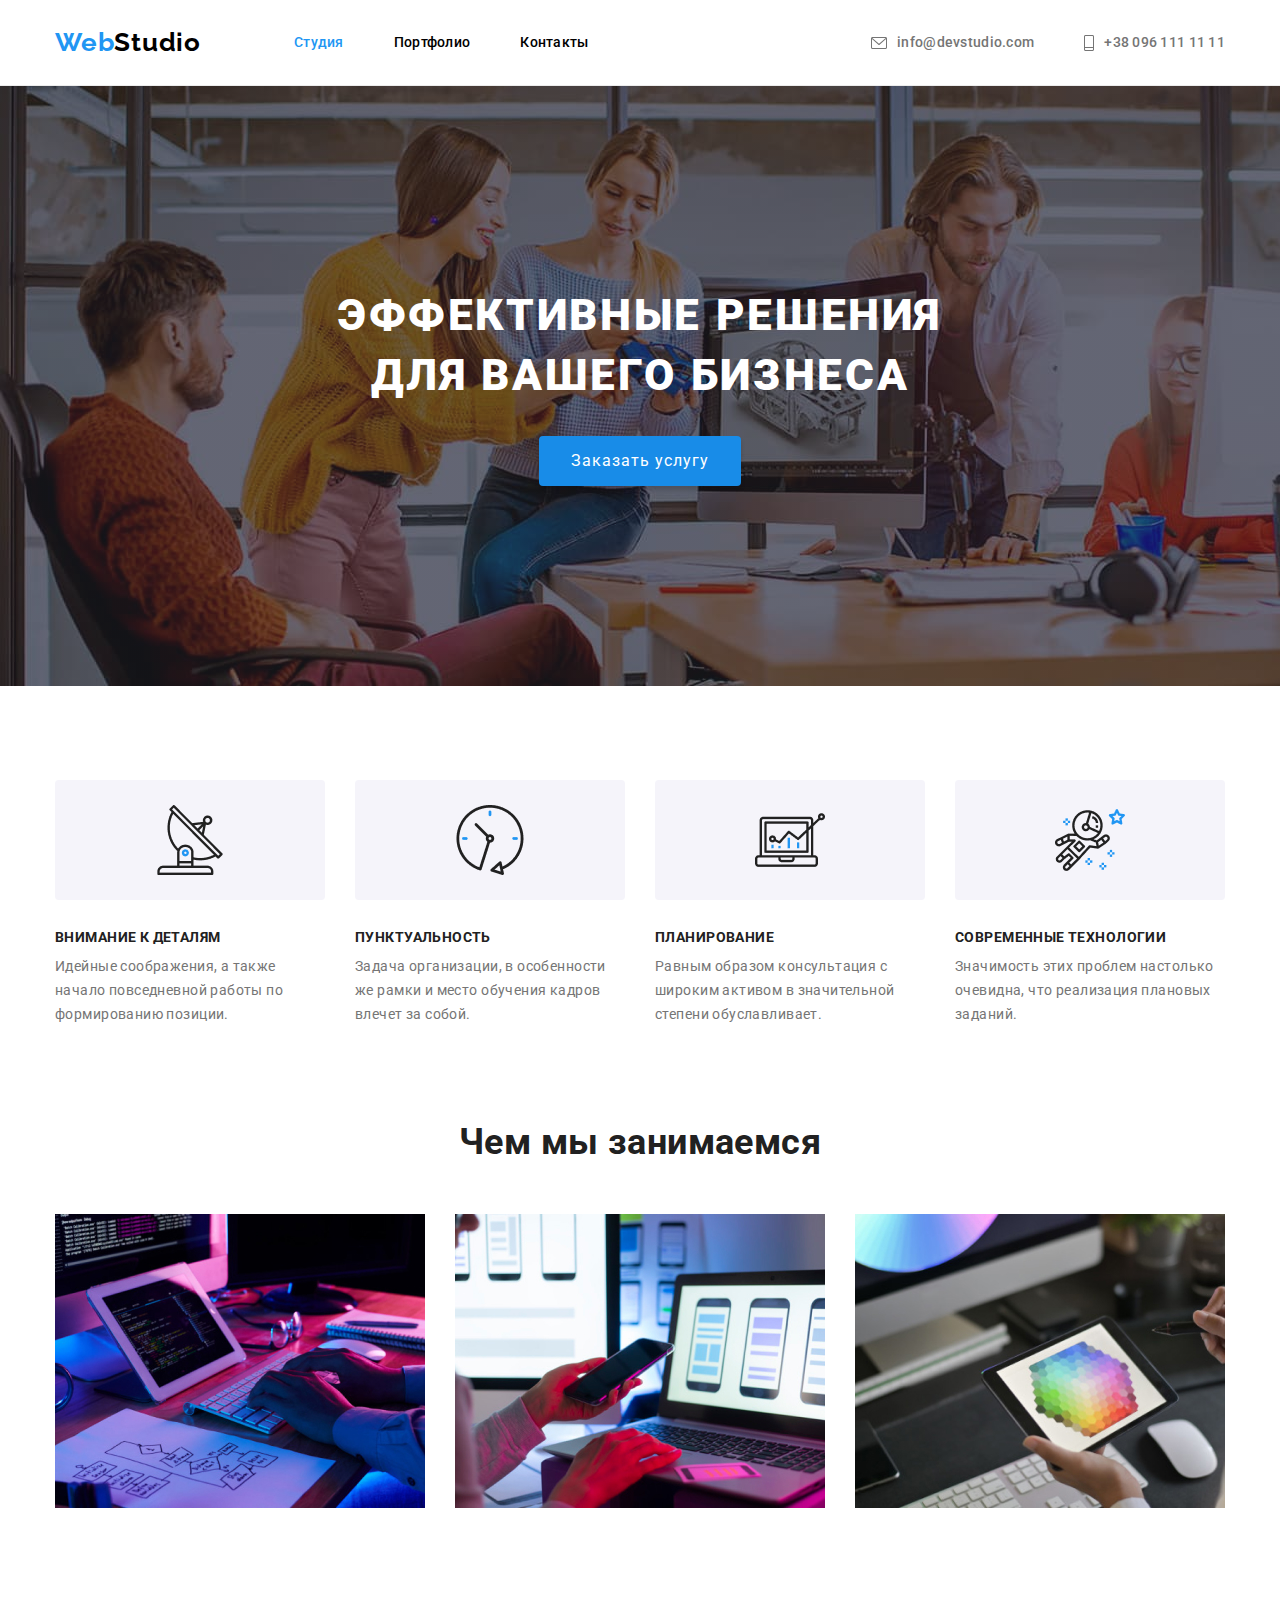
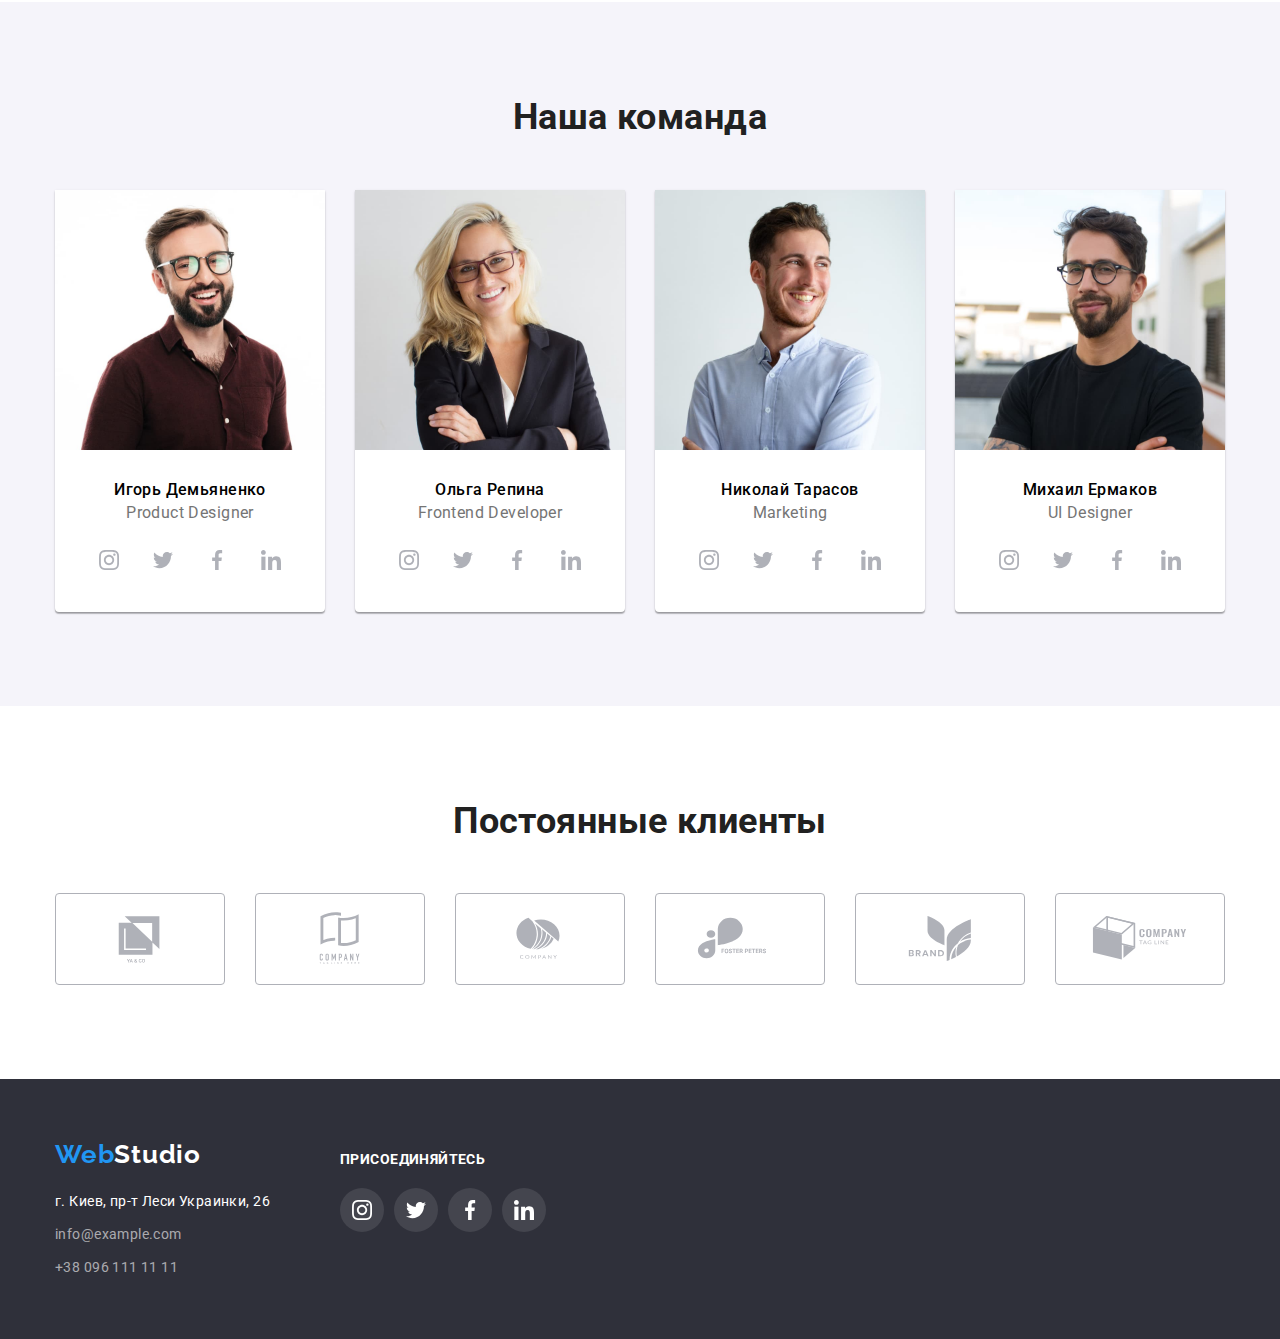
==== index.html @ 5718f46b "Initial commit" ====
<!DOCTYPE html>
<html lang="ru">
  <head>
    <meta charset="UTF-8" />
    <meta http-equiv="X-UA-Compatible" content="IE=edge" />
    <meta name="viewport" content="width=device-width, initial-scale=1.0" />
    <title>Студія</title>
    <link rel="preconnect" href="https://fonts.googleapis.com" />
    <link rel="preconnect" href="https://fonts.gstatic.com" crossorigin />
    <link
      href="https://fonts.googleapis.com/css2?family=Raleway:wght@700&family=Roboto:wght@400;500;700;900&display=swap"
      rel="stylesheet"
    />
    <link rel="stylesheet" href="./css/modern-normalize-main/modern-normalize.css" />
    <link rel="stylesheet" href="./css/styles.css" />
  </head>
  <body>
    <header class="page-header">
      <div class="container">
        <div class="nav-container">
          <nav class="header-nav">
            <a class="logo-link" href="./index.html">Web<span class="logo-studio">Studio</span></a>
            <ul class="list-nav">
              <li class="item-nav-first">
                <a class="link-header current" href="./index.html">Студия</a>
              </li>
              <li class="item-nav"><a class="link-header" href="./portfolio.html">Портфолио</a></li>
              <li class="item-nav"><a class="link-header" href="/">Контакты</a></li>
            </ul>
          </nav>
          <ul class="list-contact">
            <li class="item-contact-first">
              <a class="link-contact" href="emailto:info@devstudio.com">
                <svg class="contact-mail-icon">
                  <use href="./images/icons/icons.svg#icon-mail "></use>
                </svg>
                info@devstudio.com
              </a>
            </li>
            <li class="item-contact">
              <a class="link-contact" href="tel:+380961111111">
                <svg class="contact-phone-icon">
                  <use href="./images/icons/icons.svg#icon-phone"></use>
                </svg>
                +38 096 111 11 11</a
              >
            </li>
          </ul>
        </div>
      </div>
    </header>
    <main>
      <section class="section main-page">
        <div class="container">
          <h1 class="main-title">Эффективные решения для вашего бизнеса</h1>
          <button class="support" type="button">Заказать услугу</button>
        </div>
      </section>
      <section class="section studio-facts">
        <div class="container">
          <h2 class="visually-hidden">Наши преимущества</h2>
          <ul class="facts-list">
            <li class="facts-item icon-delivery">
              <h3 class="facts-title">Внимание к деталям</h3>
              <p class="facts-text">
                Идейные соображения, а также начало повседневной работы по формированию позиции.
              </p>
            </li>
            <li class="facts-item">
              <h3 class="facts-title">Пунктуальность</h3>
              <p class="facts-text">
                Задача организации, в особенности же рамки и место обучения кадров влечет за собой.
              </p>
            </li>
            <li class="facts-item">
              <h3 class="facts-title">Планирование</h3>
              <p class="facts-text">
                Равным образом консультация с широким активом в значительной степени обуславливает.
              </p>
            </li>
            <li class="facts-item">
              <h3 class="facts-title">Современные технологии</h3>
              <p class="facts-text">
                Значимость этих проблем настолько очевидна, что реализация плановых заданий.
              </p>
            </li>
          </ul>
        </div>
      </section>
      <section class="section presentation">
        <div class="container">
          <h2 class="section-title">Чем мы занимаемся</h2>
          <ul class="list-presentation">
            <li class="item-presentation">
              <img
                class="image img-presentation"
                src="images/comp.jpg"
                alt="computer"
                width="370"
                height="294"
              />
            </li>
            <li class="item-presentation">
              <img
                class="image img-presentation"
                src="images/phone.jpg"
                alt="phone"
                width="370"
                height="294"
              />
            </li>
            <li class="item-presentation">
              <img
                class="image img-presentation"
                src="images/paint.jpg"
                alt="sxema"
                width="370"
                height="294"
              />
            </li>
          </ul>
        </div>
      </section>
      <section class="section team">
        <div class="container">
          <h2 class="section-title">Наша команда</h2>
          <ul class="list-team">
            <li class="team-card">
              <img class="image img-team" src="images/4.jpg" alt="igor" width="270" height="260" />
              <div class="team-text">
                <h3 class="team-name">Игорь Демьяненко</h3>
                <p class="team-desc">Product Designer</p>
                <ul class="list-team-icon">
                  <li class="item-team-icon-first">
                    <a class="link-team-icon" href="">
                      <svg class="media-icon-team">
                        <use href="./images/icons/icons.svg#icon-instagram"></use>
                      </svg>
                    </a>
                  </li>
                  <li class="item-team-icon">
                    <a class="link-team-icon" href="">
                      <svg class="media-icon-team">
                        <use href="./images/icons/icons.svg#icon-twitter"></use>
                      </svg>
                    </a>
                  </li>
                  <li class="item-team-icon">
                    <a class="link-team-icon" href="">
                      <svg class="media-icon-team">
                        <use href="./images/icons/icons.svg#icon-facebook"></use>
                      </svg>
                    </a>
                  </li>
                  <li class="item-team-icon">
                    <a class="link-team-icon" href="">
                      <svg class="media-icon-team">
                        <use href="./images/icons/icons.svg#icon-linkedin"></use>
                      </svg>
                    </a>
                  </li>
                </ul>
              </div>
            </li>
            <li class="team-card">
              <img class="image img-team" src="images/5.jpg" alt="olga" width="270" height="260" />
              <div class="team-text">
                <h3 class="team-name">Ольга Репина</h3>
                <p class="team-desc">Frontend Developer</p>
                <ul class="list-team-icon">
                  <li class="item-team-icon-first">
                    <a class="link-team-icon" href="">
                      <svg class="media-icon-team">
                        <use href="./images/icons/icons.svg#icon-instagram"></use>
                      </svg>
                    </a>
                  </li>
                  <li class="item-team-icon">
                    <a class="link-team-icon" href="">
                      <svg class="media-icon-team">
                        <use href="./images/icons/icons.svg#icon-twitter"></use>
                      </svg>
                    </a>
                  </li>
                  <li class="item-team-icon">
                    <a class="link-team-icon" href="">
                      <svg class="media-icon-team">
                        <use href="./images/icons/icons.svg#icon-facebook"></use>
                      </svg>
                    </a>
                  </li>
                  <li class="item-team-icon">
                    <a class="link-team-icon" href="">
                      <svg class="media-icon-team">
                        <use href="./images/icons/icons.svg#icon-linkedin"></use>
                      </svg>
                    </a>
                  </li>
                </ul>
              </div>
            </li>
            <li class="team-card">
              <img
                class="image img-team"
                src="images/6.jpg"
                alt="nikolai"
                width="270"
                height="260"
              />
              <div class="team-text">
                <h3 class="team-name">Николай Тарасов</h3>
                <p class="team-desc">Marketing</p>
                <ul class="list-team-icon">
                  <li class="item-team-icon-first">
                    <a class="link-team-icon" href="">
                      <svg class="media-icon-team">
                        <use href="./images/icons/icons.svg#icon-instagram"></use>
                      </svg>
                    </a>
                  </li>
                  <li class="item-team-icon">
                    <a class="link-team-icon" href="">
                      <svg class="media-icon-team">
                        <use href="./images/icons/icons.svg#icon-twitter"></use>
                      </svg>
                    </a>
                  </li>
                  <li class="item-team-icon">
                    <a class="link-team-icon" href="">
                      <svg class="media-icon-team">
                        <use href="./images/icons/icons.svg#icon-facebook"></use>
                      </svg>
                    </a>
                  </li>
                  <li class="item-team-icon">
                    <a class="link-team-icon" href="">
                      <svg class="media-icon-team">
                        <use href="./images/icons/icons.svg#icon-linkedin"></use>
                      </svg>
                    </a>
                  </li>
                </ul>
              </div>
            </li>
            <li class="team-card">
              <img class="image img-team" src="images/7.jpg" alt="mike" width="270" height="260" />
              <div class="team-text">
                <h3 class="team-name">Михаил Ермаков</h3>
                <p class="team-desc">UI Designer</p>
                <ul class="list-team-icon">
                  <li class="item-team-icon-first">
                    <a class="link-team-icon" href="">
                      <svg class="media-icon-team">
                        <use href="./images/icons/icons.svg#icon-instagram"></use>
                      </svg>
                    </a>
                  </li>
                  <li class="item-team-icon">
                    <a class="link-team-icon" href="">
                      <svg class="media-icon-team">
                        <use href="./images/icons/icons.svg#icon-twitter"></use>
                      </svg>
                    </a>
                  </li>
                  <li class="item-team-icon">
                    <a class="link-team-icon" href="">
                      <svg class="media-icon-team">
                        <use href="./images/icons/icons.svg#icon-facebook"></use>
                      </svg>
                    </a>
                  </li>
                  <li class="item-team-icon">
                    <a class="link-team-icon" href="">
                      <svg class="media-icon-team">
                        <use href="./images/icons/icons.svg#icon-linkedin"></use>
                      </svg>
                    </a>
                  </li>
                </ul>
              </div>
            </li>
          </ul>
        </div>
      </section>
      <section class="section clients">
        <div class="container">
          <h2 class="section-title">Постоянные клиенты</h2>
          <ul class="list-clients">
            <li class="item-clients-first">
              <a class="link-clients" href="">
                <svg class="icon-clients">
                  <use href="./images/icons/icons.svg#icon-Logo-1"></use>
                </svg>
              </a>
            </li>
            <li class="item-clients">
              <a class="link-clients" href="">
                <svg class="icon-clients">
                  <use href="./images/icons/icons.svg#icon-Logo-2"></use>
                </svg>
              </a>
            </li>
            <li class="item-clients">
              <a class="link-clients" href="">
                <svg class="icon-clients">
                  <use href="./images/icons/icons.svg#icon-Logo-3"></use>
                </svg>
              </a>
            </li>
            <li class="item-clients">
              <a class="link-clients" href="">
                <svg class="icon-clients">
                  <use href="./images/icons/icons.svg#icon-Logo-4"></use>
                </svg>
              </a>
            </li>
            <li class="item-clients">
              <a class="link-clients" href="">
                <svg class="icon-clients">
                  <use href="./images/icons/icons.svg#icon-Logo-5"></use>
                </svg>
              </a>
            </li>
            <li class="item-clients">
              <a class="link-clients" href="">
                <svg class="icon-clients">
                  <use href="./images/icons/icons.svg#icon-Logo-6"></use>
                </svg>
              </a>
            </li>
          </ul>
        </div>
      </section>
    </main>
    <footer>
      <div class="container">
        <div class="footer-section">
          <div class="adress-footer">
            <a class="logo-link" href="./index.html"
              >Web<span class="logo-studio-footer">Studio</span></a
            >
            <address>
              <ul class="footer-list">
                <li class="footer-item">
                  <a
                    class="footer-link addreses"
                    href="https://bit.ly/3pXMvUd"
                    target="_blank"
                    rel="noopener noreferrer"
                    >г. Киев, пр-т Леси Украинки, 26</a
                  >
                </li>
                <li class="footer-item">
                  <a class="footer-link" href="mailto:info@devstudio.com">info@example.com</a>
                </li>
                <li class="footer-item-contact">
                  <a class="footer-link" href="tel:+380961111111">+38 096 111 11 11</a>
                </li>
              </ul>
            </address>
          </div>
          <div class="footer-join">
            <p class="text-join">присоединяйтесь</p>
            <ul class="list-join-icon">
              <li class="item-join-icon-first">
                <a class="link-join-icon" href="">
                  <svg class="media-icon-join">
                    <use href="./images/icons/icons.svg#icon-instagram"></use>
                  </svg>
                </a>
              </li>
              <li class="item-join-icon">
                <a class="link-join-icon" href="">
                  <svg class="media-icon-join">
                    <use href="./images/icons/icons.svg#icon-twitter"></use>
                  </svg>
                </a>
              </li>
              <li class="item-join-icon">
                <a class="link-join-icon" href="">
                  <svg class="media-icon-join">
                    <use href="./images/icons/icons.svg#icon-facebook"></use>
                  </svg>
                </a>
              </li>
              <li class="item-join-icon">
                <a class="link-join-icon" href="">
                  <svg class="media-icon-join">
                    <use href="./images/icons/icons.svg#icon-linkedin"></use>
                  </svg>
                </a>
              </li>
            </ul>
          </div>
        </div>
      </div>
    </footer>
  </body>
</html>
---- css/styles.css ----
/* main */
:root {
    --primary-background-color: #ffffff;
    --secondary-background-color: #f5f4fa;
    --primary-text-color: #757575;
    --secondary-text-color: #212121;
    --accent: #2196f3;
    --button-hover: #188ce8;
    --logo-color: #000000;
    --invert-text-color: #ffffff;
    --third-text-color: rgba(255, 255, 255, 0.6);
    --third-background-color: #2f303a;
  }
body{
    background-color: var(--invert-text-color);
    font-family: 'Roboto', sans-serif;
    font-size: 14px;
    line-height: 1.2;
    letter-spacing: 0.03em;
}
.visually-hidden {
    position: absolute;
    width: 1px;
    height: 1px;
    margin: -1px;
    border: 0;
    padding: 0;
    
    white-space: nowrap;
    clip-path: inset(100%);
    clip: rect(0 0 0 0);
    overflow: hidden;
  }
  .container{
    width: 1200px;
    margin-left: auto;
    margin-right: auto;
    padding-left: 15px;
    padding-right: 15px;
  }
h1, h2, h3, h4, h5, h6, p {
	margin-top: 0;
}
.image {
	display: block;
	max-width: 100%;
	height: auto;
}
html {
	box-sizing: border-box;
}
*,
*::after,
*::before {
	box-sizing: inherit;
}
.section{
  padding-top: 94px;
  padding-bottom: 94px;
}
  /* header */
  header{
    border-bottom: 1px solid #ECECEC;
  }
  .nav-container{
    display: flex;
    align-items: center;
  }
  .header-nav{
    display: flex;
    margin: 0;
  }
.logo-link{
    font-family: 'Raleway';
    font-style: normal;
    font-weight: 700;
    font-size: 26px;
    line-height: 1.19;
    letter-spacing: 0.03em;
    color: var(--accent);
    text-decoration: none;
}
.logo-studio{
    color: var(--logo-color);
}
.list-nav{
  list-style: none;
  display: flex;
  margin: 0;
  margin-left: 93px;
  align-items: center;
  list-style: none;
	padding-left: 0;
}
.item-nav-first{
  margin: 0;
}
.item-nav{
  margin-left: 50px;
}
.item-nav .current {
  color: var(--accent);
}
.item-nav-first .current {
  color: var(--accent);
}
.link-header {
  text-decoration: none;
  color: var(--secondary-text-color);
  font-weight: 500;
  line-height: 1.5;
  letter-spacing: 0.02em;
	color: inherit;
  padding-top: 32px;
  padding-bottom: 32px;
}
.link-header:hover, 
.link-header:focus {
  color: var(--accent);
}
.list-contact{
  list-style: none;
	padding-left: 0;
	margin: 0;
  display: flex;
  margin-left: auto;
 }
.item-contact{
 margin-left: 50px;
}
.item-contact-first{
  margin-left: 0;
}

.link-contact{
  color:  var(--primary-text-color);
  line-height: 1.5;
  font-weight: 500;
  letter-spacing: 0.02em;
  text-decoration: none;
  padding-top: 32px;
  padding-bottom: 32px;
  display: flex;
  align-items: center;
}
.contact-mail-icon{
  width: 16px;
  height: 12px;
  fill: var(--primary-text-color) ;
  margin-right: 10px;
}
.contact-phone-icon{
  width: 10px;
  height: 16px;
  fill: var(--primary-text-color);
  margin-right: 10px;
}
.link-contact:hover .contact-mail-icon,
.link-contact:focus .contact-mail-icon{
  fill: var(--accent);
}
.link-contact:hover .contact-phone-icon,
.link-contact:focus .contact-phone-icon{
  fill: var(--accent);
}
.link-contact:hover,
.link-contact:focus {
  color: var(--accent);
}
/* studia */
.main-page {
    background-image: linear-gradient(to right, rgba(47, 48, 58, 0.4), rgba(47, 48, 58, 0.4)), url(../images/main1.jpg) ;
    height: 600px;
    max-width: 1600px;
    text-align: center;
    padding: 200px 0;
    margin: 0 auto;
    background-size: auto;


}
.main-title {
    font-weight: 900;
    font-size: 44px;
    line-height: 1.36;
    letter-spacing: 0.06em;
    text-transform: uppercase;
    color: var(--primary-background-color);
    margin-bottom: 30px; 
    margin-left: auto;
    margin-right: auto;
    width: 696px;
 
}
.support {
    background-color: var(--button-hover);
    box-shadow: 0px 4px 4px rgba(0, 0, 0, 0.15);
    font-size: 16px;
    line-height: 1.9;
    color: #FFFFFF;
    cursor: pointer;
    display: inline-block;
    text-align: center;
    justify-content: center;
    padding: 10px 32px ;
    letter-spacing: 0.06em;
    border-radius: 4px;
    border: 0;
    min-width: 13px;

}

.facts-list {
  list-style: none;
  display: flex;
  margin: 0;
  padding-left: 0;
  align-items: center;
  justify-content: space-between;
}
.facts-item{
  width: 270px;
}
.facts-item::before{
  content: " ";
  display: block;
  height: 120px;
  background-color: rgba(245, 244, 250, 1);
  background-position: center;
  background-repeat: no-repeat;
  background-size: 70px;
  border-radius: 4px;
  margin-bottom: 30px;
}
.facts-item:nth-child(1)::before{
  background-image: url(../images/antenna\ 1.png);
}
.facts-item:nth-child(2)::before{
  background-image: url(../images/clock\ 1.png);
}
.facts-item:nth-child(3)::before{
  background-image: url(../images/diagram\ 1.png);
}
.facts-item:nth-child(4)::before{
  background-image: url(../images/astro.png);
}

.facts-title {
    font-size: 14px;
    line-height: 1.1;
    text-transform: uppercase;
    color: var(--secondary-text-color);
    margin-bottom: 10px;
}
.facts-text{
    line-height: 1.71;
    color: var(--primary-text-color);
    margin: 0;
}
.presentation{
  padding-top: 0;
  text-align: center;
  align-items: center;
}
.section-title{
  margin-bottom: 50px;
  font-size: 36px;
  line-height: 1.2;
  text-align: center;
  color:var(--secondary-text-color);

}
.list-presentation{
  display: flex;
  text-decoration: none;
  padding-left: 0%;
  margin-top: -30px;
  margin-left: -30px;
  margin-bottom: 0;
}
.item-presentation{
  list-style: none;
  display: inline-block;
  margin-top: 30px;
  margin-left: 30px;
  flex-basis: calc((100% - 60px) / 3);
}
.team{
  text-align: center;
  align-items: center;
  background-color: var(--secondary-background-color);
  
}
.list-team{
  text-decoration: none;
  display: flex;
  padding-left: 0%;
  margin-top: -30px;
  margin-left: -30px;
  margin-bottom: 0;
}
.team-text{
  padding-top: 30px;
  padding-bottom: 30px;
}

.team-card{
    list-style: none;
    background: var(--primary-background-color);
    box-shadow: 0px 1px 3px rgba(0, 0, 0, 0.12), 0px 1px 1px rgba(0, 0, 0, 0.14),
      0px 2px 1px rgba(0, 0, 0, 0.2);
    border-radius: 0px 0px 4px 4px;
    display: inline-block;
    justify-content: space-between;
    margin-top: 30px;
    margin-left: 30px;
    flex-basis: calc((100% - 120px) / 4);
}
.team-name {
    font-weight: 500;
    font-size: 16px;
    line-height: 1.2;
    text-align: center;
    margin-bottom: 4px;
  }
  
.team-desc {
    font-size: 16px;
    line-height: 1.2;
    text-align: center;
    margin: 0;
    color: var(--primary-text-color);
    margin-bottom: 16px;
  }
  .list-team-icon{
    list-style: none;
    display: flex;
    padding-left: 0;
    margin: 0;
    justify-content: center;
}
  .media-icon-team{
    width: 20px;
    height: 20px;
    fill: #AFB1B8;
  }
  .item-team-icon-first{
    margin-left: 0;
  }
  .item-team-icon{
    margin-left: 10px;
  }
  .link-team-icon{
  display: flex;
  justify-content: center;
  align-items: center;
  width: 44px;
  height: 44px;
  background-color:  #FFFFFF;
  border-radius: 50%;
}
  .link-team-icon:hover .media-icon-team,
  .link-team-icon:focus .media-icon-team{
    background-color: var(--accent);
    fill: #FFFFFF;
  }
  .link-team-icon:hover,
  .link-team-icon:focus{
    background-color: var(--accent);
  }
.list-clients{
  display: flex;
  align-items: center;
  justify-content: center;
  list-style: none;
	padding-left: 0;
  margin: 0;
}
.item-clients{
  margin-left: 30px;
}
.item-clients-first{
  margin: 0;
}
.link-clients{
  border: 1px solid #AFB1B8;
  border-radius: 4px;
  background-color: var(--primary-background-color);
  display: flex;
  justify-content: center;
  align-items: center;
  width: 170px;
  height: 92px;
  

}
.link-clients:hover .icon-clients,
.link-clients:focus .icon-clients {
  cursor: pointer;
  fill: var(--accent);
}

.link-clients:hover,
.link-clients:focus
{
  cursor: pointer;
  border: 1px solid var(--accent);
}

.icon-clients{
  height: 60px;
  width: 106px;
  padding: 0;
  fill: #AFB1B8;
  background-color: var(--primary-background-color);
}

  /* footer */
  footer{
    background: var(--third-background-color);
    padding-top: 60px;
    padding-bottom: 60px;
    border-bottom: var(--accent);

  }
  .footer-section{
    display: inline-flex;
  }

  .logo-studio-footer{
    color: var(--invert-text-color);
  }
  address{
    font-style: normal;
    margin-top: 20px;
  }
  .footer-list{
    padding-left: 0;
    margin: 0;
    list-style: none;
  }
  .footer-item{
    list-style: none;
    margin-bottom: 9px;
  }
  .footer-item-contact{
    margin-bottom: 0;
  }
  .footer-link{
    text-decoration: none;
    line-height: 1.7;
    color:   rgba(255, 255, 255, 0.6);
  }
  .footer-link:hover,
  .footer-link:focus{
    color: var(--accent);
  }
.addreses{
  color: var(--invert-text-color);
}
.footer-join{
  list-style: none;
  margin-left: 70px;
  margin-top: 12px;
}
.list-join-icon{
  list-style: none;
  display: flex;
  padding-left: 0;
  margin: 0;

}
.text-join{
    font-weight: 700;
    line-height: 1.2; 
    color: var(--invert-text-color);
    margin-bottom: 20px;
    vertical-align: top;
    text-transform: uppercase;
}
.list-join-icon{
  display: flex;
}
.link-join-icon{
  display: flex;
  justify-content: center;
  align-items: center;
  width: 44px;
  height: 44px;
  background-color:  rgba(255, 255, 255, 0.1);
  border-radius: 50%;
}
.link-join-icon:hover,
.link-join-icon:focus{
  background-color: var(--accent);
}
.media-icon-join{
  width: 20px;
  height: 20px;
  fill: #FFFFFF;
}
.item-join-icon{
 margin-left: 10px;
}
.item-join-icon-first{
  margin-left: 0;
}

.link-join-icon:hover .media-icon-join,
.link-join-icon:focus .media-icon-join{
  background-color: var(--accent);
}

/* portfolio */
.button-list{
  display: flex;
  align-items: center;
  justify-content: center;
  list-style: none;
	padding-left: 0;
  margin: 0;
}
.button-item{
  list-style: none;
  display: inline-block;
  margin-right: 8px;
}
.button-item-last{
  margin-right: 0;
}
.button-portfolio{
    background: #F5F4FA;
    color: var(--secondary-text-color);
    font-size: 16px;
    line-height: 1.63;
    text-align: center; 
    cursor: pointer;
    border-radius: 4px;
    border: 0;
    padding: 6px 22px ;
    
}
.button-portfolio.active{
  background-color: var(--accent);
  color: var(--primary-background-color);
  box-shadow: 0px 3px 1px rgba(0, 0, 0, 0.1), 0px 1px 2px rgba(0, 0, 0, 0.08), 0px 2px 2px rgba(0, 0, 0, 0.12);
}
.button-portfolio:hover,
.button-portfolio:focus{
    background-color: var(--accent);
    color: var(--invert-text-color);
    box-shadow: 0px 3px 1px rgba(0, 0, 0, 0.1), 0px 1px 2px rgba(0, 0, 0, 0.08), 0px 2px 2px rgba(0, 0, 0, 0.12);
}
.service{
  display: flex;
  flex-wrap: wrap;
  padding-left: 0;
  margin-top: 50px;
  margin-bottom: 0;
  margin-left: 0;
  margin-right: -30px;
  margin-bottom: -30px;
}
.servise-card-button{
  cursor: pointer;
  background-color: var(--primary-background-color);
  border: none;
  padding: 0;
  text-decoration: none;
  display: block;
}
.servise-card-button:hover,
.servise-card-button:focus {
 box-shadow: 0px 1px 1px rgba(0, 0, 0, 0.12), 0px 4px 4px rgba(0, 0, 0, 0.06), 1px 4px 6px rgba(0, 0, 0, 0.16);
}
.servise-card-button:active {
  box-shadow: 0px 1px 1px rgba(0, 0, 0, 0.12), 0px 4px 4px rgba(0, 0, 0, 0.06), 1px 4px 6px rgba(0, 0, 0, 0.16);
}
.service-card {
  list-style: none;
  flex-basis: calc((100% - 90px) / 3);
  margin-right: 30px;
  margin-bottom: 30px;
  }
  .service-description{
    padding: 20px 24px;
    border: 1px solid #EEEEEE;
    justify-content: left;
  }
  .service-title {
    font-size: 18px;
    color: var(--secondary-text-color);
    line-height: 2;
    letter-spacing: 0.06em;
    margin-bottom: 4px;
  }
.service-text{
  color: var(--primary-text-color);
  font-size: 16px;
  line-height: 1.9;
  margin: 0;
}
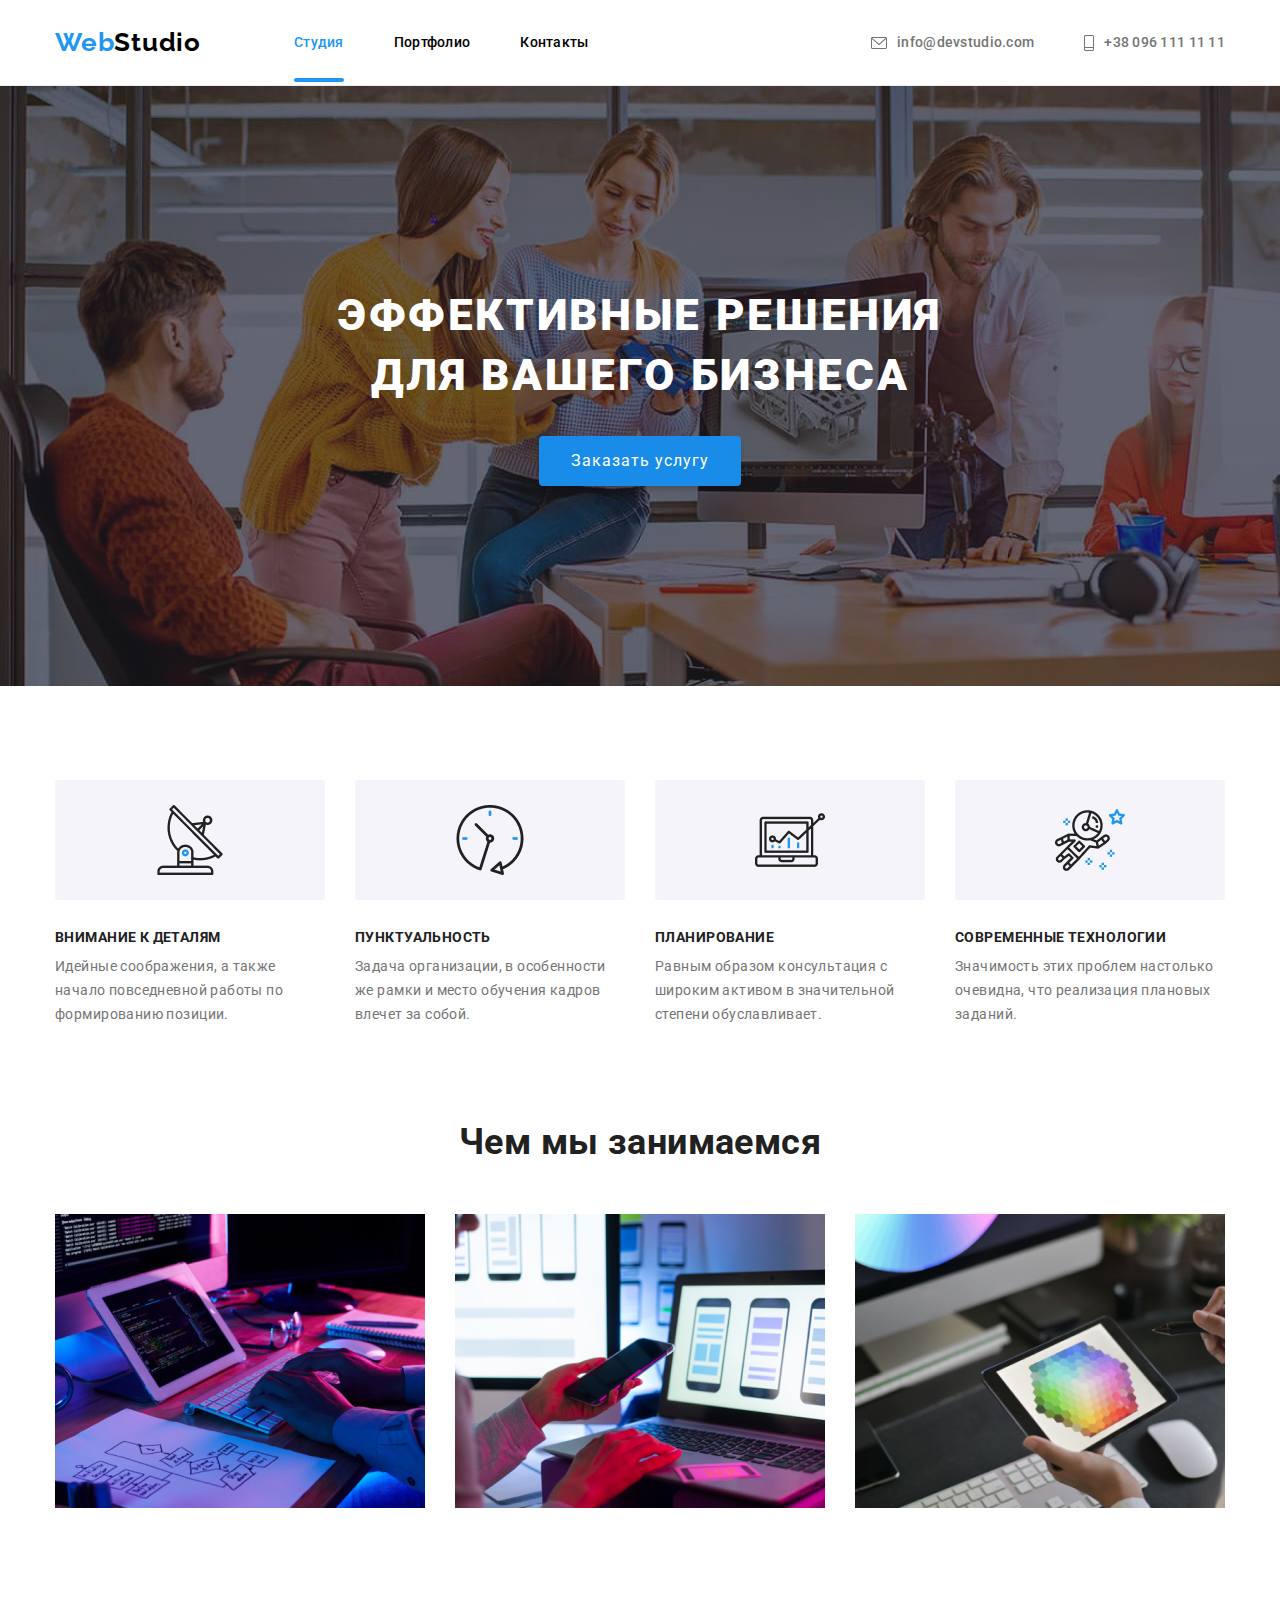
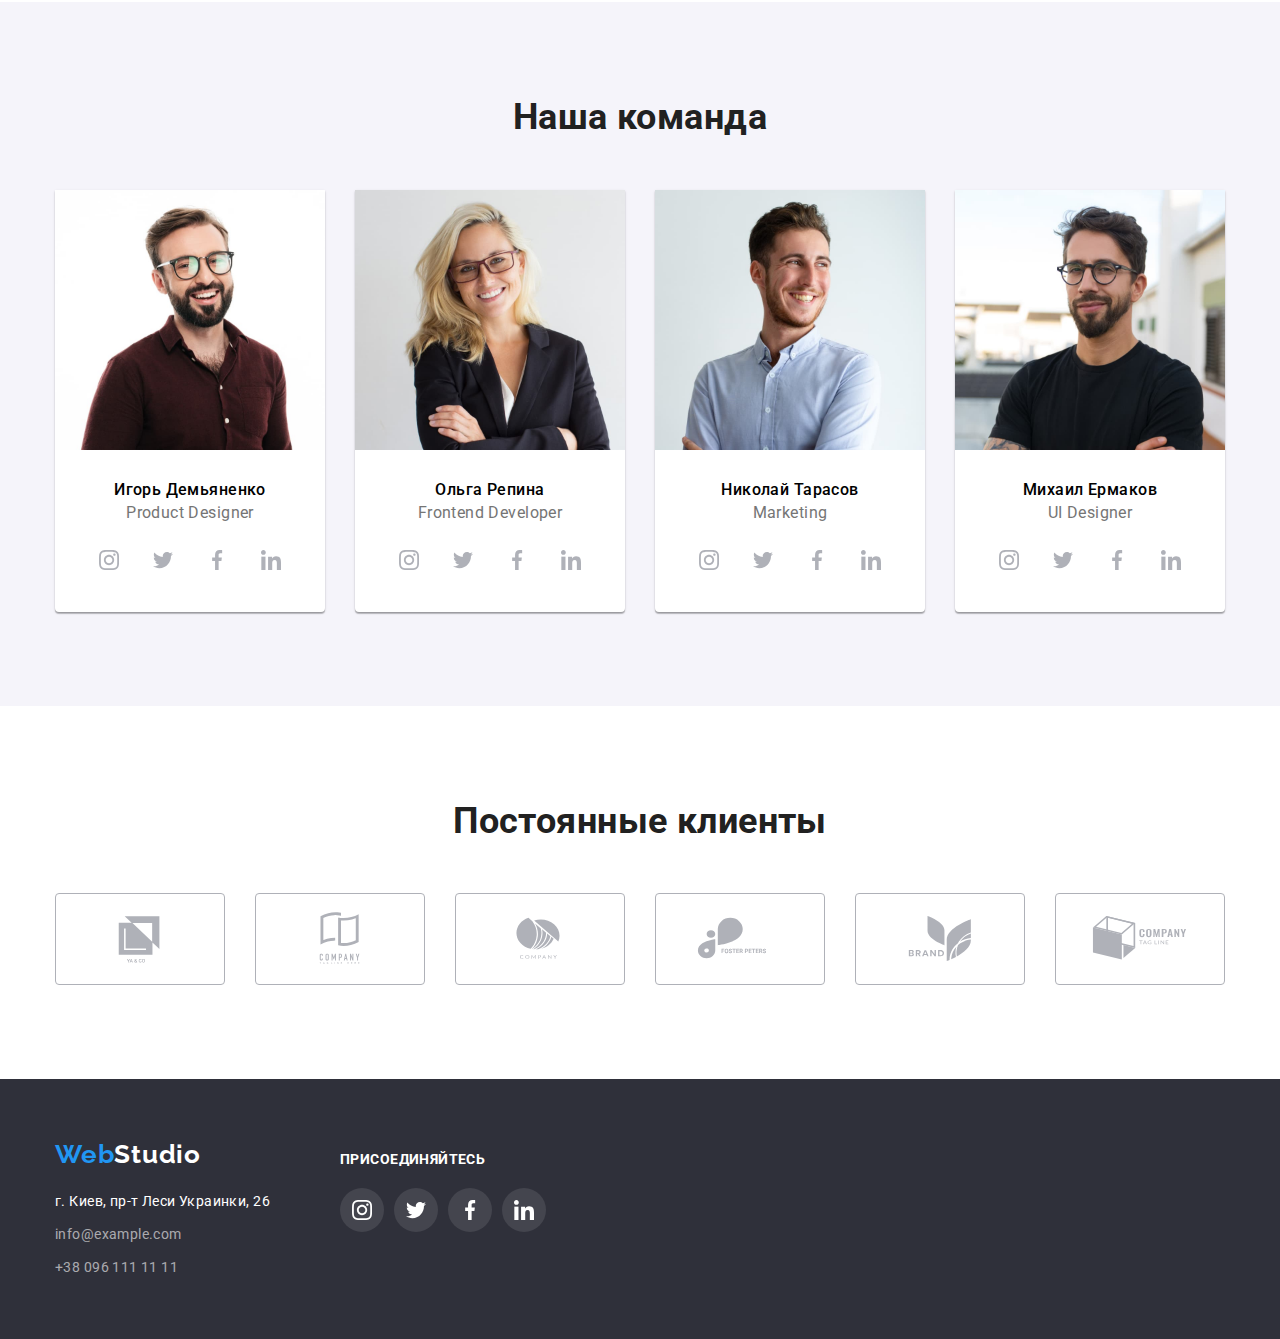
==== commit 4e252f31: "overlay, after, transition" ====
--- a/index.html
+++ b/index.html
@@ -53,7 +53,7 @@
       <section class="section main-page">
         <div class="container">
           <h1 class="main-title">Эффективные решения для вашего бизнеса</h1>
-          <button class="support" type="button">Заказать услугу</button>
+          <button class="support" type="button" data-modal-open>Заказать услугу</button>
         </div>
       </section>
       <section class="section studio-facts">
@@ -395,5 +395,17 @@
         </div>
       </div>
     </footer>
+    <div class="backdrop is-hidden" data-modal>
+      <div class="modal">
+      <button class="button-close" type="button" data-modal-close> 
+        <svg width="30" height="30" viewBox="0 0 30 30" fill="none" xmlns="http://www.w3.org/2000/svg">
+          <circle cx="15" cy="15" r="15" fill="white"/>
+          <circle cx="15" cy="15" r="14.5" stroke="black" stroke-opacity="0.1"/>
+          <path d="M21 10.1079L19.8921 9L15.5 13.3921L11.1079 9L10 10.1079L14.3921 14.5L10 18.8921L11.1079 20L15.5 15.6079L19.8921 20L21 18.8921L16.6079 14.5L21 10.1079Z" fill="black"/>
+          </svg>     
+      </button>
+      </div>
+    </div>
+    <script src="./js/modal.js"></script>
   </body>
 </html>
--- a/css/styles.css
+++ b/css/styles.css
@@ -1,4 +1,6 @@
 /* main */
+
+
 :root {
     --primary-background-color: #ffffff;
     --secondary-background-color: #f5f4fa;
@@ -58,7 +60,11 @@
   padding-top: 94px;
   padding-bottom: 94px;
 }
+
+
   /* header */
+
+
   header{
     border-bottom: 1px solid #ECECEC;
   }
@@ -111,12 +117,29 @@
   line-height: 1.5;
   letter-spacing: 0.02em;
 	color: inherit;
+  position: relative;
   padding-top: 32px;
   padding-bottom: 32px;
+  transition-property: color ;
+  transition-duration: 250ms;
+  transition-timing-function: cubic-bezier(0.4, 0, 0.2, 1);
 }
 .link-header:hover, 
 .link-header:focus {
   color: var(--accent);
+
+}
+.current::after{
+  content: "";
+  position: absolute;
+  bottom: 0;
+  left: 0;
+  display: block;
+  width: 100%;
+  height: 4px;
+  border-radius: 2px;
+  background-color: var(--accent);
+
 }
 .list-contact{
   list-style: none;
@@ -131,7 +154,6 @@
 .item-contact-first{
   margin-left: 0;
 }
-
 .link-contact{
   color:  var(--primary-text-color);
   line-height: 1.5;
@@ -142,18 +164,27 @@
   padding-bottom: 32px;
   display: flex;
   align-items: center;
+  transition-property: color ;
+  transition-duration: 250ms;
+  transition-timing-function: cubic-bezier(0.4, 0, 0.2, 1);
 }
 .contact-mail-icon{
   width: 16px;
   height: 12px;
   fill: var(--primary-text-color) ;
   margin-right: 10px;
+  transition-property: fill ;
+  transition-duration: 250ms;
+  transition-timing-function: cubic-bezier(0.4, 0, 0.2, 1);
 }
 .contact-phone-icon{
   width: 10px;
   height: 16px;
   fill: var(--primary-text-color);
   margin-right: 10px;
+  transition-property: fill ;
+  transition-duration: 250ms;
+  transition-timing-function: cubic-bezier(0.4, 0, 0.2, 1);
 }
 .link-contact:hover .contact-mail-icon,
 .link-contact:focus .contact-mail-icon{
@@ -167,7 +198,14 @@
 .link-contact:focus {
   color: var(--accent);
 }
+
+
 /* studia */
+
+
+/*main-page*/
+
+
 .main-page {
     background-image: linear-gradient(to right, rgba(47, 48, 58, 0.4), rgba(47, 48, 58, 0.4)), url(../images/main1.jpg) ;
     height: 600px;
@@ -176,8 +214,6 @@
     padding: 200px 0;
     margin: 0 auto;
     background-size: auto;
-
-
 }
 .main-title {
     font-weight: 900;
@@ -190,7 +226,6 @@
     margin-left: auto;
     margin-right: auto;
     width: 696px;
- 
 }
 .support {
     background-color: var(--button-hover);
@@ -210,6 +245,10 @@
 
 }
 
+
+/*fact-section*/
+
+
 .facts-list {
   list-style: none;
   display: flex;
@@ -244,7 +283,6 @@
 .facts-item:nth-child(4)::before{
   background-image: url(../images/astro.png);
 }
-
 .facts-title {
     font-size: 14px;
     line-height: 1.1;
@@ -257,6 +295,11 @@
     color: var(--primary-text-color);
     margin: 0;
 }
+
+
+/*presentation-section*/
+
+
 .presentation{
   padding-top: 0;
   text-align: center;
@@ -285,6 +328,11 @@
   margin-left: 30px;
   flex-basis: calc((100% - 60px) / 3);
 }
+
+
+/*team-section*/
+
+
 .team{
   text-align: center;
   align-items: center;
@@ -303,7 +351,6 @@
   padding-top: 30px;
   padding-bottom: 30px;
 }
-
 .team-card{
     list-style: none;
     background: var(--primary-background-color);
@@ -323,7 +370,6 @@
     text-align: center;
     margin-bottom: 4px;
   }
-  
 .team-desc {
     font-size: 16px;
     line-height: 1.2;
@@ -343,6 +389,9 @@
     width: 20px;
     height: 20px;
     fill: #AFB1B8;
+    transition-property: fill, background-color ;
+    transition-duration: 250ms;
+    transition-timing-function: cubic-bezier(0.4, 0, 0.2, 1);
   }
   .item-team-icon-first{
     margin-left: 0;
@@ -358,6 +407,9 @@
   height: 44px;
   background-color:  #FFFFFF;
   border-radius: 50%;
+  transition-property: background-color ;
+  transition-duration: 250ms;
+  transition-timing-function: cubic-bezier(0.4, 0, 0.2, 1);
 }
   .link-team-icon:hover .media-icon-team,
   .link-team-icon:focus .media-icon-team{
@@ -368,6 +420,11 @@
   .link-team-icon:focus{
     background-color: var(--accent);
   }
+
+
+  /*clients-section*/
+
+
 .list-clients{
   display: flex;
   align-items: center;
@@ -391,6 +448,9 @@
   align-items: center;
   width: 170px;
   height: 92px;
+  transition-property: border ;
+  transition-duration: 250ms;
+  transition-timing-function: cubic-bezier(0.4, 0, 0.2, 1);
   
 
 }
@@ -399,23 +459,27 @@
   cursor: pointer;
   fill: var(--accent);
 }
-
 .link-clients:hover,
 .link-clients:focus
 {
   cursor: pointer;
   border: 1px solid var(--accent);
 }
-
 .icon-clients{
   height: 60px;
   width: 106px;
   padding: 0;
   fill: #AFB1B8;
   background-color: var(--primary-background-color);
-}
+  transition-property: fill, background-color ;
+  transition-duration: 250ms;
+  transition-timing-function: cubic-bezier(0.4, 0, 0.2, 1);
+}
+
 
   /* footer */
+
+
   footer{
     background: var(--third-background-color);
     padding-top: 60px;
@@ -426,7 +490,6 @@
   .footer-section{
     display: inline-flex;
   }
-
   .logo-studio-footer{
     color: var(--invert-text-color);
   }
@@ -450,6 +513,9 @@
     text-decoration: none;
     line-height: 1.7;
     color:   rgba(255, 255, 255, 0.6);
+    transition-property: color ;
+    transition-duration: 250ms;
+    transition-timing-function: cubic-bezier(0.4, 0, 0.2, 1);
   }
   .footer-link:hover,
   .footer-link:focus{
@@ -489,6 +555,9 @@
   height: 44px;
   background-color:  rgba(255, 255, 255, 0.1);
   border-radius: 50%;
+  transition-property: background-color ;
+  transition-duration: 250ms;
+  transition-timing-function: cubic-bezier(0.4, 0, 0.2, 1);
 }
 .link-join-icon:hover,
 .link-join-icon:focus{
@@ -498,6 +567,9 @@
   width: 20px;
   height: 20px;
   fill: #FFFFFF;
+  transition-property: fill, background-color ;
+  transition-duration: 250ms;
+  transition-timing-function: cubic-bezier(0.4, 0, 0.2, 1);
 }
 .item-join-icon{
  margin-left: 10px;
@@ -505,13 +577,18 @@
 .item-join-icon-first{
   margin-left: 0;
 }
-
 .link-join-icon:hover .media-icon-join,
 .link-join-icon:focus .media-icon-join{
   background-color: var(--accent);
 }
 
+
 /* portfolio */
+
+
+/*button-section*/
+
+
 .button-list{
   display: flex;
   align-items: center;
@@ -538,6 +615,9 @@
     border-radius: 4px;
     border: 0;
     padding: 6px 22px ;
+    transition-property: color, box-shadow, background-color ;
+    transition-duration: 250ms;
+    transition-timing-function: cubic-bezier(0.4, 0, 0.2, 1);
     
 }
 .button-portfolio.active{
@@ -551,6 +631,10 @@
     color: var(--invert-text-color);
     box-shadow: 0px 3px 1px rgba(0, 0, 0, 0.1), 0px 1px 2px rgba(0, 0, 0, 0.08), 0px 2px 2px rgba(0, 0, 0, 0.12);
 }
+
+/*service-section*/
+
+
 .service{
   display: flex;
   flex-wrap: wrap;
@@ -568,7 +652,39 @@
   padding: 0;
   text-decoration: none;
   display: block;
-}
+  transition-property: box-shadow ;
+  transition-duration: 250ms;
+  transition-timing-function: cubic-bezier(0.4, 0, 0.2, 1);
+}
+
+.image-overlay{
+  position: relative;
+  overflow: hidden;
+}
+.service-overlay{
+  width: 100%;
+  height: 100%;
+  padding: 63px 24px;
+  background-color: rgba(33, 150, 243, 0.9);
+  position: absolute;
+  top: 0;
+  left: 0;
+  transform: translateY(100%);
+  transition-property: transform;
+  transition-duration: 250ms;
+}
+.service-overlay-text{
+  color: var(--invert-text-color);
+  font-weight: 400;
+  font-size: 18px;
+  line-height: 1.56;
+}
+
+.servise-card-button:hover .service-overlay,
+.servise-card-button:focus .service-overlay {
+  transform: translateY(0);
+}
+
 .servise-card-button:hover,
 .servise-card-button:focus {
  box-shadow: 0px 1px 1px rgba(0, 0, 0, 0.12), 0px 4px 4px rgba(0, 0, 0, 0.06), 1px 4px 6px rgba(0, 0, 0, 0.16);
@@ -599,4 +715,54 @@
   font-size: 16px;
   line-height: 1.9;
   margin: 0;
+}
+
+
+/*Modal*/
+
+
+.backdrop{
+  position: fixed;
+  transition: opacity;
+  transition-duration: 2500ms;
+  transition-timing-function: cubic-bezier(0.4, 0, 0.2, 1);
+  top: 0;
+  left: 0;
+  width: 100%;
+  height: 100%;
+  background-color: rgba(0, 0, 0, 0.2) ;
+}
+.modal{
+  position: absolute;
+  top: 50%;
+  left: 50%;
+  transform: translate(-50%, -50%);
+  width: 528px;
+  min-height: 581px;
+  background-color: var(--primary-background-color);
+  border-radius: 4px;
+  box-shadow: 0px 1px 1px rgba(0, 0, 0, 0.2), 0px 2px 1px rgba(0, 0, 0, 0.14), 0px 1px 3px rgba(0, 0, 0, 0.12);
+  transition: cubic-bezier(0.175, 0.885, 0.32, 1.275);
+  transition-duration: 2500ms;
+  transition-timing-function: cubic-bezier(0.175, 0.885, 0.32, 1.275);
+  
+}
+
+.button-close{
+  position: absolute;
+  top: 8px;
+  right: 8px;
+  border-radius: 0ch;
+  border: 0;
+  background-color: var(--invert-text-color);
+  padding: 0;
+}
+.button-close:hover,
+.button-close:focus {
+ cursor: pointer;
+}
+.is-hidden{
+  opacity: 0;
+  visibility: hidden;
+  pointer-events: none;
 }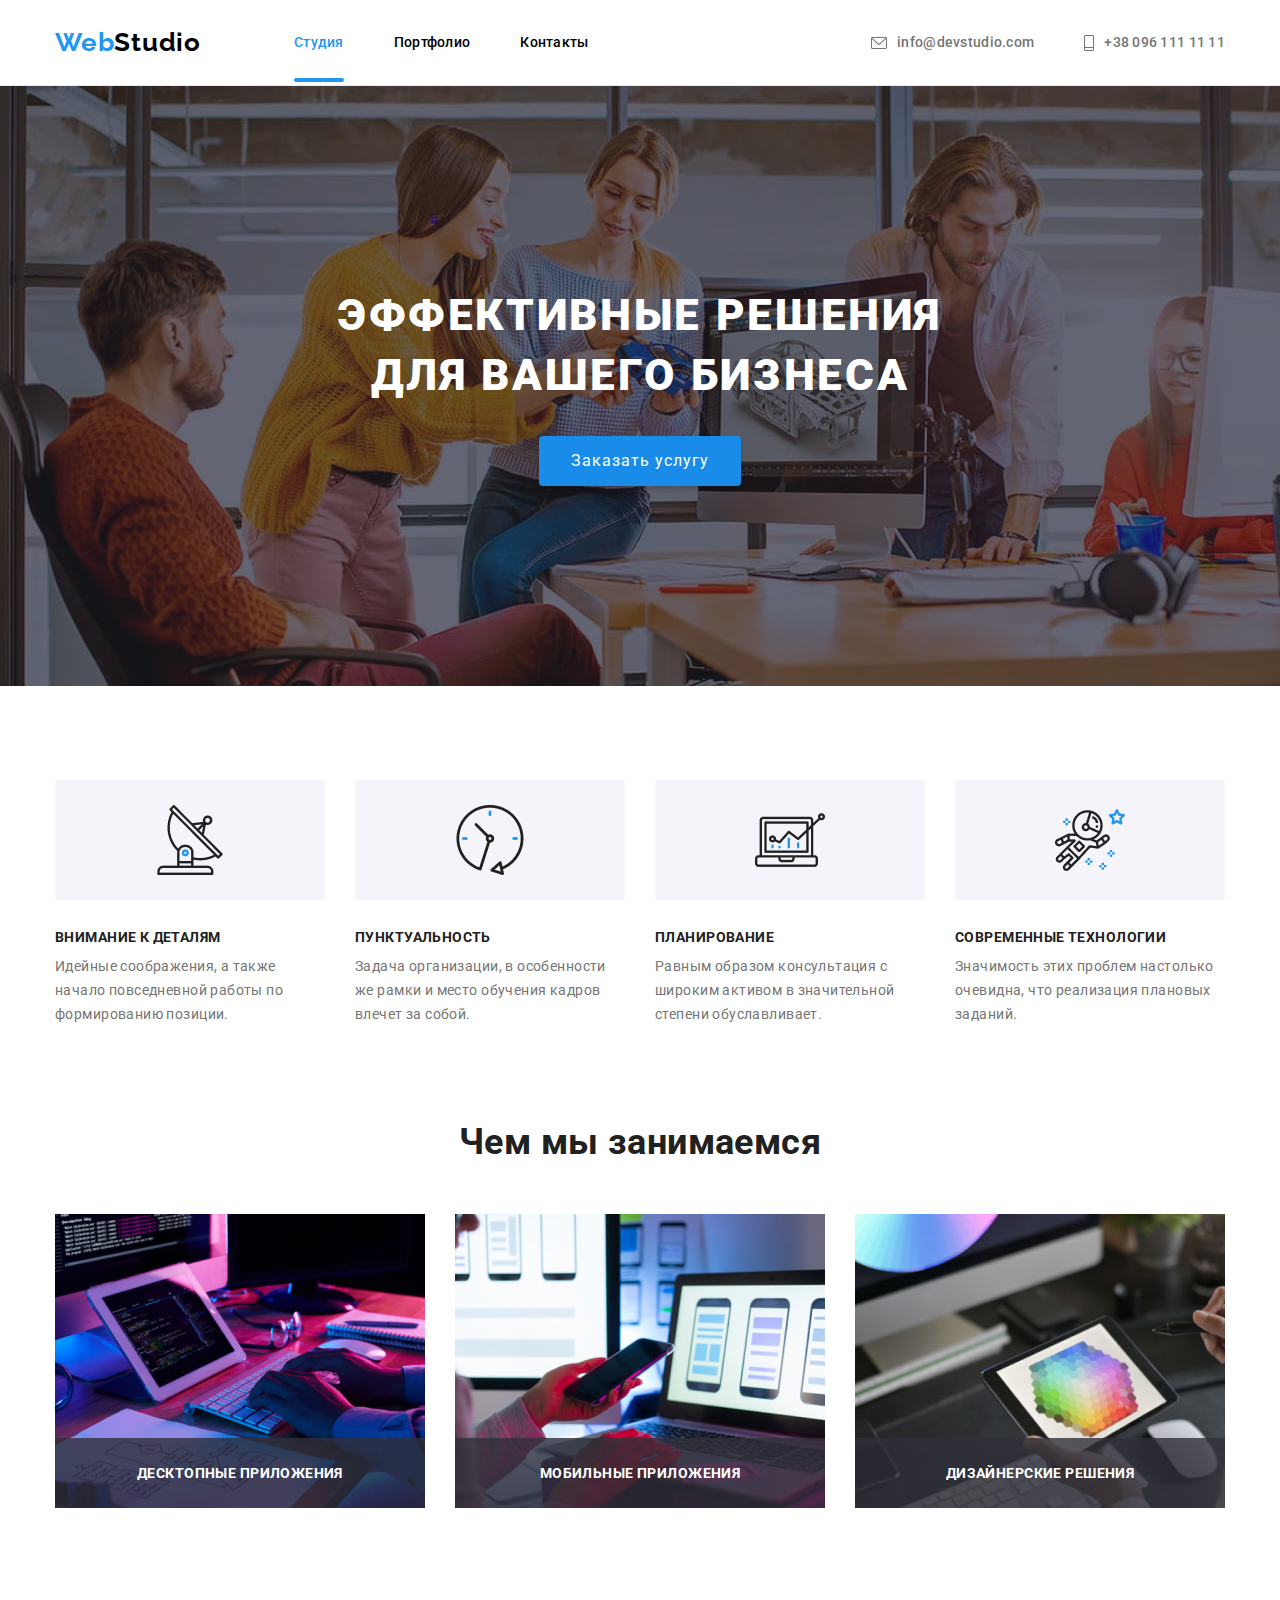
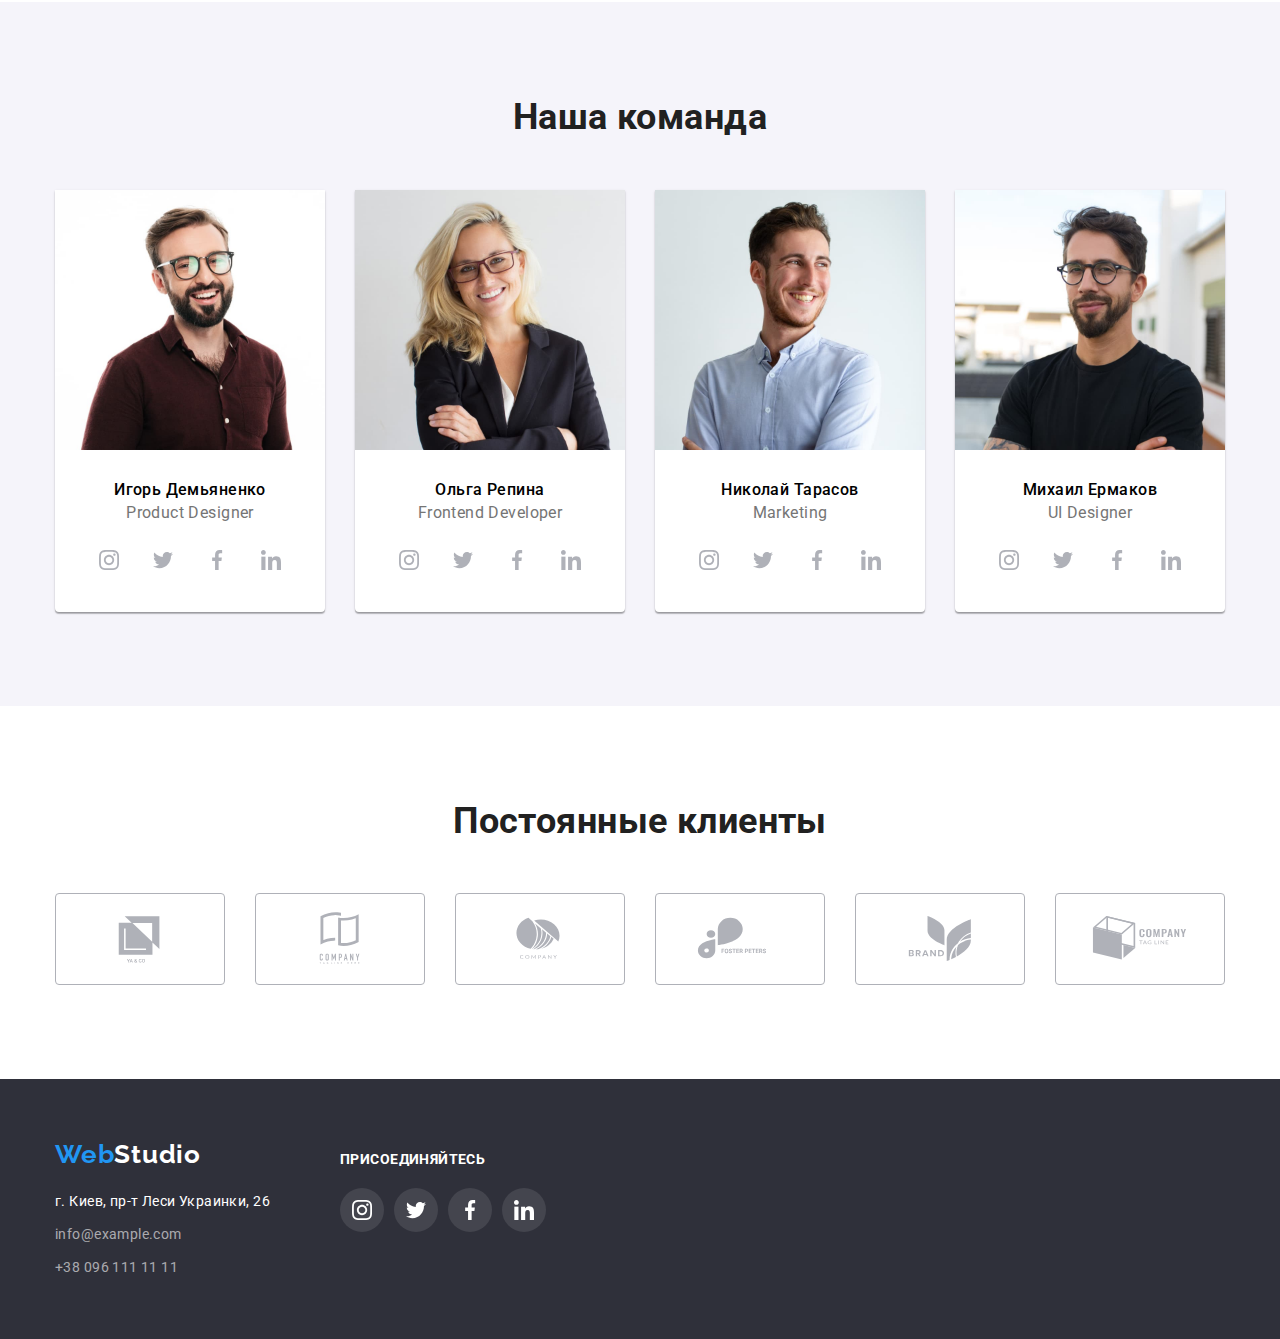
==== commit 01f22e58: "fixed" ====
--- a/index.html
+++ b/index.html
@@ -92,6 +92,7 @@
           <h2 class="section-title">Чем мы занимаемся</h2>
           <ul class="list-presentation">
             <li class="item-presentation">
+              <div class="image-presentation-overlay">
               <img
                 class="image img-presentation"
                 src="images/comp.jpg"
@@ -99,8 +100,13 @@
                 width="370"
                 height="294"
               />
+              <div class="presentation-description">
+                <p class="presentation-text">Десктопные приложения</p>
+              </div>
+            </div>
             </li>
             <li class="item-presentation">
+              <div class="image-presentation-overlay">
               <img
                 class="image img-presentation"
                 src="images/phone.jpg"
@@ -108,8 +114,13 @@
                 width="370"
                 height="294"
               />
+              <div class="presentation-description">
+                <p class="presentation-text">Мобильные приложения</p>
+              </div>
+            </div>
             </li>
             <li class="item-presentation">
+              <div class="image-presentation-overlay">
               <img
                 class="image img-presentation"
                 src="images/paint.jpg"
@@ -117,6 +128,10 @@
                 width="370"
                 height="294"
               />
+              <div class="presentation-description">
+                <p class="presentation-text">Дизайнерские решения</p>
+              </div>
+            </div>
             </li>
           </ul>
         </div>
@@ -397,13 +412,22 @@
     </footer>
     <div class="backdrop is-hidden" data-modal>
       <div class="modal">
-      <button class="button-close" type="button" data-modal-close> 
-        <svg width="30" height="30" viewBox="0 0 30 30" fill="none" xmlns="http://www.w3.org/2000/svg">
-          <circle cx="15" cy="15" r="15" fill="white"/>
-          <circle cx="15" cy="15" r="14.5" stroke="black" stroke-opacity="0.1"/>
-          <path d="M21 10.1079L19.8921 9L15.5 13.3921L11.1079 9L10 10.1079L14.3921 14.5L10 18.8921L11.1079 20L15.5 15.6079L19.8921 20L21 18.8921L16.6079 14.5L21 10.1079Z" fill="black"/>
-          </svg>     
-      </button>
+        <button class="button-close" type="button" data-modal-close>
+          <svg
+            width="30"
+            height="30"
+            viewBox="0 0 30 30"
+            fill="none"
+            xmlns="http://www.w3.org/2000/svg"
+          >
+            <circle cx="15" cy="15" r="15" fill="white" />
+            <circle cx="15" cy="15" r="14.5" stroke="black" stroke-opacity="0.1" />
+            <path
+              d="M21 10.1079L19.8921 9L15.5 13.3921L11.1079 9L10 10.1079L14.3921 14.5L10 18.8921L11.1079 20L15.5 15.6079L19.8921 20L21 18.8921L16.6079 14.5L21 10.1079Z"
+              fill="black"
+            />
+          </svg>
+        </button>
       </div>
     </div>
     <script src="./js/modal.js"></script>
--- a/css/styles.css
+++ b/css/styles.css
@@ -328,7 +328,24 @@
   margin-left: 30px;
   flex-basis: calc((100% - 60px) / 3);
 }
-
+.presentation-description{
+width: 100%;
+height: 70px;
+padding-top: 27px;
+background-color: rgba(47, 48, 58, 0.8);
+position: absolute;
+bottom: 0;
+left: 0;
+}
+.image-presentation-overlay{
+  position: relative;
+}
+.presentation-text{
+  font-weight: 700;
+  color: var(--invert-text-color);
+  line-height: 1.18;
+  text-transform: uppercase;
+}
 
 /*team-section*/
 
@@ -389,7 +406,7 @@
     width: 20px;
     height: 20px;
     fill: #AFB1B8;
-    transition-property: fill, background-color ;
+    transition-property: fill ;
     transition-duration: 250ms;
     transition-timing-function: cubic-bezier(0.4, 0, 0.2, 1);
   }
@@ -413,7 +430,6 @@
 }
   .link-team-icon:hover .media-icon-team,
   .link-team-icon:focus .media-icon-team{
-    background-color: var(--accent);
     fill: #FFFFFF;
   }
   .link-team-icon:hover,
@@ -471,7 +487,7 @@
   padding: 0;
   fill: #AFB1B8;
   background-color: var(--primary-background-color);
-  transition-property: fill, background-color ;
+  transition-property: fill ;
   transition-duration: 250ms;
   transition-timing-function: cubic-bezier(0.4, 0, 0.2, 1);
 }
@@ -567,7 +583,7 @@
   width: 20px;
   height: 20px;
   fill: #FFFFFF;
-  transition-property: fill, background-color ;
+  transition-property: background-color ;
   transition-duration: 250ms;
   transition-timing-function: cubic-bezier(0.4, 0, 0.2, 1);
 }
@@ -672,6 +688,7 @@
   transform: translateY(100%);
   transition-property: transform;
   transition-duration: 250ms;
+  transition-timing-function: cubic-bezier(0.4, 0, 0.2, 1);
 }
 .service-overlay-text{
   color: var(--invert-text-color);
@@ -724,7 +741,8 @@
 .backdrop{
   position: fixed;
   transition: opacity;
-  transition-duration: 2500ms;
+  visibility: visible;
+  transition-duration: 250ms;
   transition-timing-function: cubic-bezier(0.4, 0, 0.2, 1);
   top: 0;
   left: 0;
